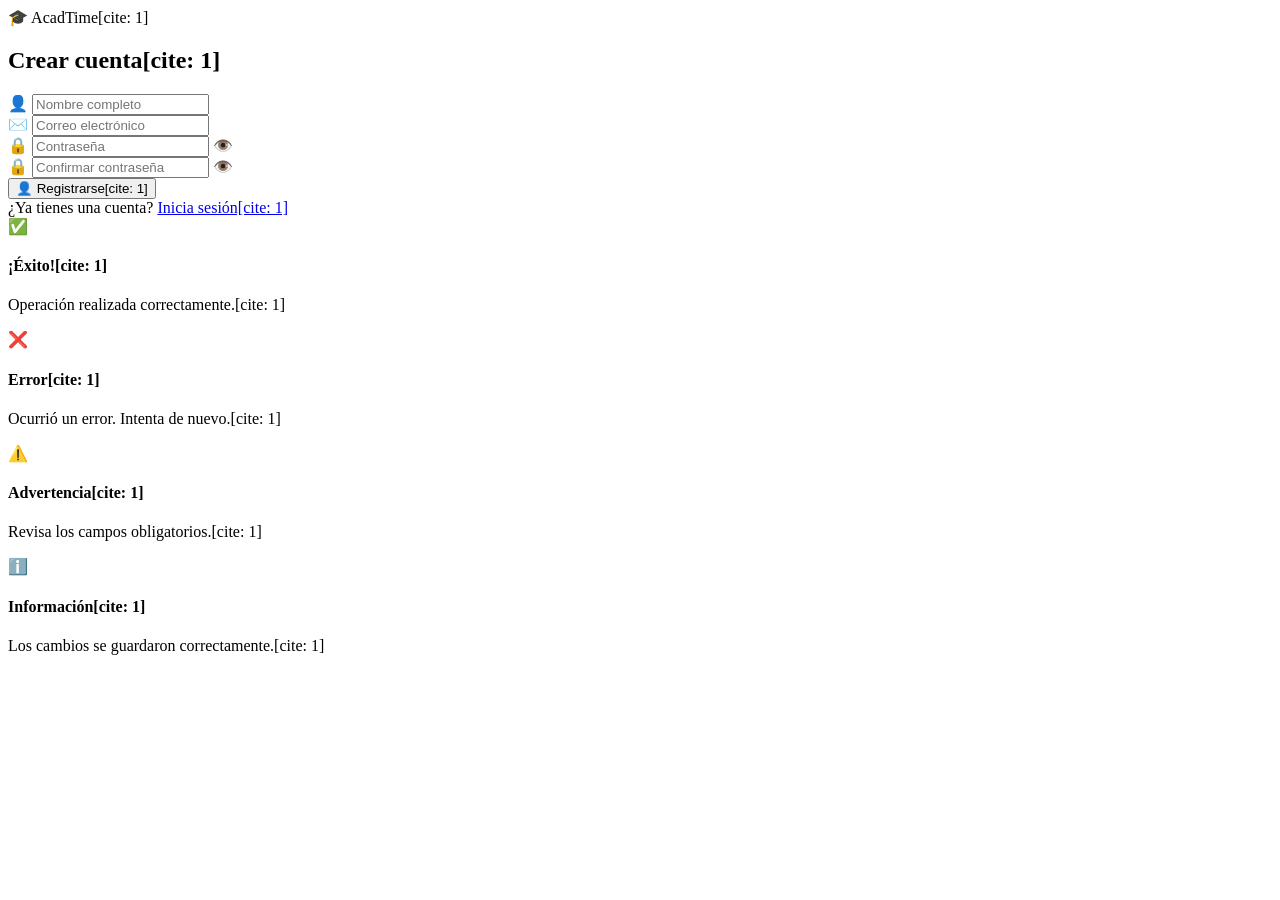
==== templates/IniciarSesion.html @ a0d8e115 "agregar estructura HTML y CSS para registro de usuario Se añade la vista de registro (Crear cuenta) " ====
<!DOCTYPE html>
<html lang="es">
<head>
    <meta charset="UTF-8">
    <meta name="viewport" content="width=device-width, initial-scale=1.0">
    <title>AcadTime - Crear cuenta</title>
    <link rel="stylesheet" href="styles.css">
</head>
<body>

    <div class="main-container">
        <!-- Sección de Creación de Cuenta -->
        <div class="form-card">
            <div class="brand">
                <span>🎓</span> AcadTime[cite: 1]
            </div>
            <h2>Crear cuenta[cite: 1]</h2>
            <form>
                <div class="input-group">
                    <span class="icon-left">👤</span>
                    <input type="text" placeholder="Nombre completo"[cite: 1]>
                </div>
                <div class="input-group">
                    <span class="icon-left">✉️</span>
                    <input type="email" placeholder="Correo electrónico"[cite: 1]>
                </div>
                <div class="input-group">
                    <span class="icon-left">🔒</span>
                    <input type="password" placeholder="Contraseña"[cite: 1]>
                    <span class="icon-right">👁️</span>
                </div>
                <div class="input-group">
                    <span class="icon-left">🔒</span>
                    <input type="password" placeholder="Confirmar contraseña"[cite: 1]>
                    <span class="icon-right">👁️</span>
                </div>
                <button type="submit" class="btn-submit">
                    <span>👤</span> Registrarse[cite: 1]
                </button>
            </form>
            <div class="footer-link">
                ¿Ya tienes una cuenta? <a href="#">Inicia sesión[cite: 1]</a>
            </div>
        </div>

        <!-- Sección de Notificaciones y Estados -->
        <div class="alerts-container">
            <div class="alert alert-success">
                <span>✅</span>
                <div>
                    <h4>¡Éxito![cite: 1]</h4>
                    <p>Operación realizada correctamente.[cite: 1]</p>
                </div>
            </div>
            <div class="alert alert-error">
                <span>❌</span>
                <div>
                    <h4>Error[cite: 1]</h4>
                    <p>Ocurrió un error. Intenta de nuevo.[cite: 1]</p>
                </div>
            </div>
            <div class="alert alert-warning">
                <span>⚠️</span>
                <div>
                    <h4>Advertencia[cite: 1]</h4>
                    <p>Revisa los campos obligatorios.[cite: 1]</p>
                </div>
            </div>
            <div class="alert alert-info">
                <span>ℹ️</span>
                <div>
                    <h4>Información[cite: 1]</h4>
                    <p>Los cambios se guardaron correctamente.[cite: 1]</p>
                </div>
            </div>
        </div>
    </div>

</body>
</html>
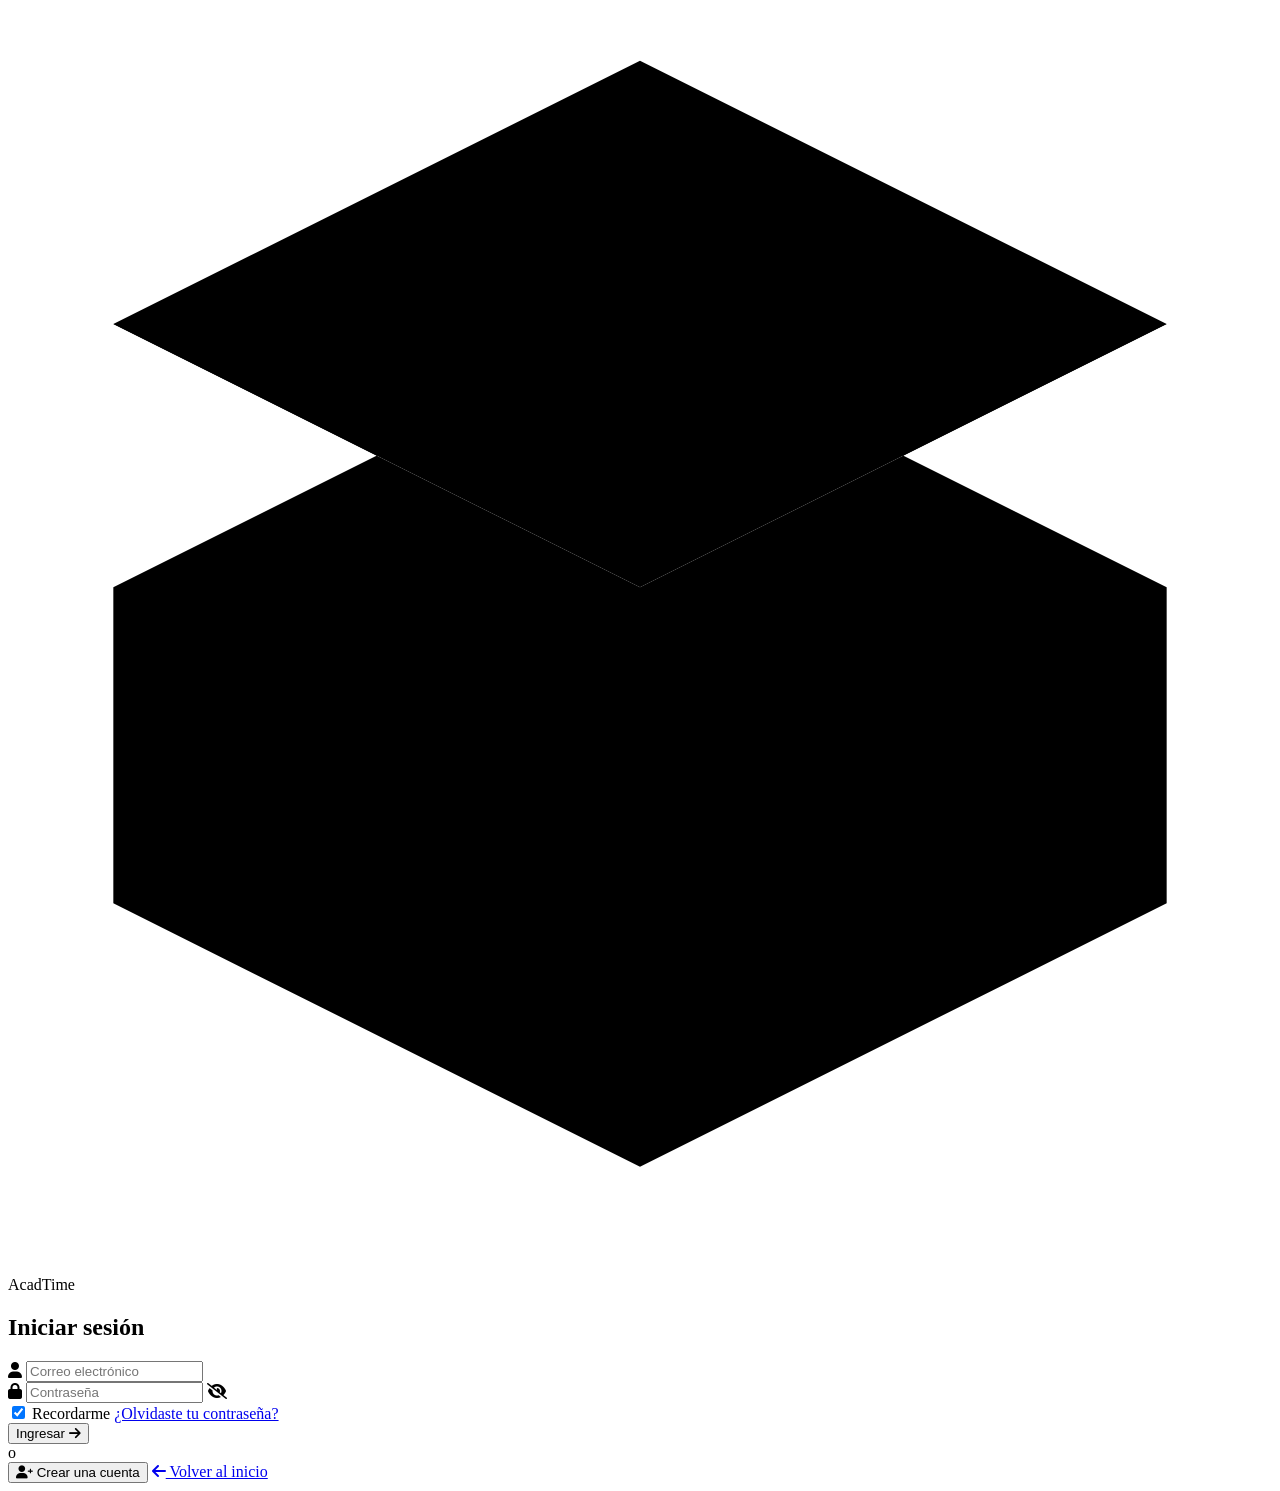
==== commit 8baa7087: "Se actualizo el codigo html de iniciar sesion Re-implementación de la interfaz de iniciar sesion de " ====
--- a/templates/IniciarSesion.html
+++ b/templates/IniciarSesion.html
@@ -1,80 +1,66 @@
+<!-- index.html -->
 <!DOCTYPE html>
 <html lang="es">
 <head>
     <meta charset="UTF-8">
     <meta name="viewport" content="width=device-width, initial-scale=1.0">
-    <title>AcadTime - Crear cuenta</title>
+    <title>AcadTime - Iniciar Sesión</title>
+    <link rel="stylesheet" href="https://cdnjs.cloudflare.com/ajax/libs/font-awesome/6.0.0/css/all.min.css">
     <link rel="stylesheet" href="styles.css">
 </head>
 <body>
 
-    <div class="main-container">
-        <!-- Sección de Creación de Cuenta -->
-        <div class="form-card">
-            <div class="brand">
-                <span>🎓</span> AcadTime[cite: 1]
+<div class="main-container">
+    <div class="login-panel">
+        <div class="panel-header">
+            <!-- Icono de gorra de graduación (Mortarboard) -->
+            <svg class="grad-cap" viewBox="0 0 24 24" fill="currentColor">
+                <path d="M12 1L2 6l10 5l10-5L12 1zm10 10v6l-10 5l-10-5v-6l10-5l10 5z"/>
+                <path d="M22 6L12 11L2 6M12 21L2 16M22 16L12 21" stroke-width="2" stroke-linecap="round"/>
+            </svg>
+            <div class="brand-name">
+                <span class="brand-acad">Acad</span><span class="brand-time">Time</span>
             </div>
-            <h2>Crear cuenta[cite: 1]</h2>
-            <form>
-                <div class="input-group">
-                    <span class="icon-left">👤</span>
-                    <input type="text" placeholder="Nombre completo"[cite: 1]>
-                </div>
-                <div class="input-group">
-                    <span class="icon-left">✉️</span>
-                    <input type="email" placeholder="Correo electrónico"[cite: 1]>
-                </div>
-                <div class="input-group">
-                    <span class="icon-left">🔒</span>
-                    <input type="password" placeholder="Contraseña"[cite: 1]>
-                    <span class="icon-right">👁️</span>
-                </div>
-                <div class="input-group">
-                    <span class="icon-left">🔒</span>
-                    <input type="password" placeholder="Confirmar contraseña"[cite: 1]>
-                    <span class="icon-right">👁️</span>
-                </div>
-                <button type="submit" class="btn-submit">
-                    <span>👤</span> Registrarse[cite: 1]
-                </button>
-            </form>
-            <div class="footer-link">
-                ¿Ya tienes una cuenta? <a href="#">Inicia sesión[cite: 1]</a>
-            </div>
+            <h2>Iniciar sesión</h2>
         </div>
 
-        <!-- Sección de Notificaciones y Estados -->
-        <div class="alerts-container">
-            <div class="alert alert-success">
-                <span>✅</span>
-                <div>
-                    <h4>¡Éxito![cite: 1]</h4>
-                    <p>Operación realizada correctamente.[cite: 1]</p>
-                </div>
+        <form>
+            <div class="input-group">
+                <label for="email"><i class="fas fa-user"></i></label>
+                <input type="email" id="email" placeholder="Correo electrónico" required>
             </div>
-            <div class="alert alert-error">
-                <span>❌</span>
-                <div>
-                    <h4>Error[cite: 1]</h4>
-                    <p>Ocurrió un error. Intenta de nuevo.[cite: 1]</p>
-                </div>
+
+            <div class="input-group">
+                <label for="password"><i class="fas fa-lock"></i></label>
+                <input type="password" id="password" placeholder="Contraseña" required>
+                <i class="fas fa-eye-slash eye-icon"></i>
             </div>
-            <div class="alert alert-warning">
-                <span>⚠️</span>
-                <div>
-                    <h4>Advertencia[cite: 1]</h4>
-                    <p>Revisa los campos obligatorios.[cite: 1]</p>
-                </div>
+
+            <div class="options-group">
+                <label class="checkbox-container">
+                    <input type="checkbox" checked="checked">
+                    <span class="checkmark"></span>
+                    <span class="checkbox-label">Recordarme</span>
+                </label>
+                <a href="#" class="forgot-password">¿Olvidaste tu contraseña?</a>
             </div>
-            <div class="alert alert-info">
-                <span>ℹ️</span>
-                <div>
-                    <h4>Información[cite: 1]</h4>
-                    <p>Los cambios se guardaron correctamente.[cite: 1]</p>
-                </div>
-            </div>
+
+            <button type="submit" class="btn-primary">
+                Ingresar <i class="fas fa-arrow-right"></i>
+            </button>
+        </form>
+
+        <div class="separator">
+            <span>o</span>
         </div>
+
+        <button class="btn-secondary">
+            <i class="fas fa-user-plus"></i> Crear una cuenta
+        </button>
+
+        <a href="#" class="back-link"><i class="fas fa-arrow-left"></i> Volver al inicio</a>
     </div>
+</div>
 
 </body>
 </html>
